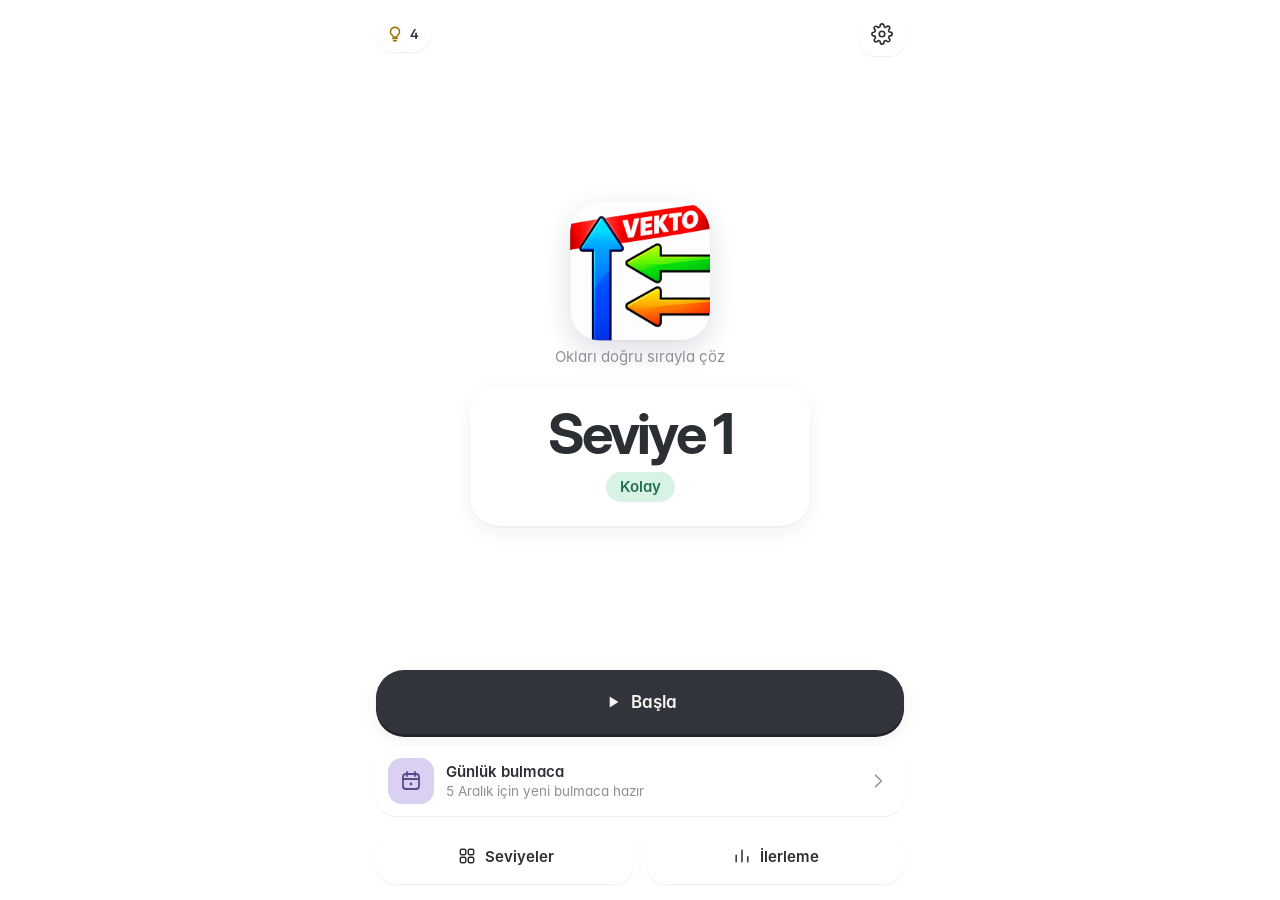
==== index.html @ 973f6e2b "Vekto oyun dosyalari" ====
<!doctype html>
<html lang="tr">
<head>
  <meta charset="utf-8">
  <meta name="viewport" content="width=device-width, initial-scale=1, maximum-scale=1, user-scalable=no, viewport-fit=cover">
  <meta name="theme-color" content="#FFFFFF">
  <meta name="color-scheme" content="light">
  <title>Vekto</title>
  <link rel="preload" href="assets-fonts-Inter-SemiBold.woff" as="font" type="font/woff" crossorigin>
  <link rel="preload" href="assets-fonts-InterDisplay-Bold.woff" as="font" type="font/woff" crossorigin>
  <link rel="preload" href="assets-logo.png" as="image">
  <link rel="stylesheet" href="css-tokens.css">
  <link rel="stylesheet" href="css-app.css">
  <link rel="icon" href="assets-icon-192.png">
</head>
<body>
  <div id="app">
    <main class="screen-host"></main>
    <div class="overlay-host"></div>
    <div class="toast-host" aria-live="polite"></div>
  </div>
  <noscript>Vekto için JavaScript gerekli.</noscript>
  <script type="module" src="js-main.js"></script>
</body>
</html>
---- css-tokens.css ----
/* Tasarım sistemi: renk, tipografi, boşluk, gölge, hareket token'ları */
@font-face { font-family: 'Inter'; src: url('assets-fonts-Inter-Regular.woff') format('woff'); font-weight: 400; font-display: swap; }
@font-face { font-family: 'Inter'; src: url('assets-fonts-Inter-Medium.woff') format('woff'); font-weight: 500; font-display: swap; }
@font-face { font-family: 'Inter'; src: url('assets-fonts-Inter-SemiBold.woff') format('woff'); font-weight: 600; font-display: swap; }
@font-face { font-family: 'Inter'; src: url('assets-fonts-Inter-Bold.woff') format('woff'); font-weight: 700; font-display: swap; }
@font-face { font-family: 'Inter Display'; src: url('assets-fonts-InterDisplay-Bold.woff') format('woff'); font-weight: 700; font-display: swap; }

:root {
  /* Yüzeyler */
  --bg: #FFFFFF;
  --surface: #FFFFFF;
  --surface-2: #F1F2F4;
  --line: #E6E6E2;
  --line-strong: #D8D8D3;

  /* Metin */
  --ink: #2B2E33;
  --ink-2: #5E6168;
  --ink-3: #8E9096;
  --ink-inv: #F6F5F2;

  /* Parça */
  --piece: #31343A;
  --piece-edge: #24262B;

  /* Pastel vurgular */
  --mint: #BFE3D5;
  --mint-ink: #2F6B57;
  --blue: #C6D9F1;
  --blue-ink: #2F5486;
  --lavender: #D9D0F2;
  --lavender-ink: #5A4A8C;
  --sand: #F0DCC8;
  --rose: #E7A79A;

  /* Tipografi */
  --font: 'Inter', system-ui, -apple-system, 'Segoe UI', Roboto, sans-serif;
  --font-display: 'Inter Display', 'Inter', system-ui, sans-serif;
  --fs-xs: 12px;
  --fs-sm: 13.5px;
  --fs-md: 15px;
  --fs-lg: 17px;
  --fs-xl: 21px;
  --fs-2xl: 28px;

  /* Boşluk (4'lük ızgara) */
  --s1: 4px; --s2: 8px; --s3: 12px; --s4: 16px; --s5: 20px; --s6: 24px; --s8: 32px; --s10: 40px;

  /* Köşe yarıçapları: hiyerarşiye göre farklı */
  --r-sm: 10px;
  --r-md: 14px;
  --r-lg: 20px;
  --r-xl: 28px;
  --r-pill: 999px;

  /* Gölgeler: çok hafif, sıcak gri */
  --sh-1: 0 1px 2px rgba(40, 38, 34, 0.05), 0 1px 1px rgba(40, 38, 34, 0.03);
  --sh-2: 0 6px 20px rgba(40, 38, 34, 0.06), 0 1px 3px rgba(40, 38, 34, 0.05);
  --sh-3: 0 18px 48px rgba(40, 38, 34, 0.12), 0 2px 6px rgba(40, 38, 34, 0.06);

  /* Hareket */
  --ease-out: cubic-bezier(0.22, 1, 0.36, 1);
  --ease-spring: cubic-bezier(0.34, 1.56, 0.64, 1);
  --t-fast: 120ms;
  --t-mid: 220ms;
  --t-slow: 380ms;

  /* Güvenli alanlar (çentik / gezinme çubuğu) */
  /* Android'de Capacitor SystemBars eski WebView'larda --safe-area-inset-* değişkenlerini enjekte eder */
  --safe-top: max(env(safe-area-inset-top, 0px), var(--safe-area-inset-top, 0px));
  --safe-bottom: max(env(safe-area-inset-bottom, 0px), var(--safe-area-inset-bottom, 0px));
}
---- css-app.css ----
/* ---------- Temel ---------- */
*, *::before, *::after { box-sizing: border-box; }
html, body {
  margin: 0; height: 100%; overflow: hidden;
  background: var(--bg); color: var(--ink);
  font-family: var(--font); font-size: var(--fs-md);
  -webkit-font-smoothing: antialiased; -webkit-tap-highlight-color: transparent;
  user-select: none; -webkit-user-select: none; touch-action: manipulation;
  font-feature-settings: 'cv11', 'ss01';
}
button { font: inherit; color: inherit; border: 0; background: none; padding: 0; cursor: pointer; }
button:focus-visible, [tabindex]:focus-visible { outline: 2px solid var(--blue-ink); outline-offset: 2px; }
svg { display: block; }
.num { font-variant-numeric: tabular-nums; }

#app { position: fixed; inset: 0; display: flex; justify-content: center; }
.screen-host { position: relative; width: 100%; max-width: 560px; height: 100%; }

.screen {
  position: absolute; inset: 0;
  display: flex; flex-direction: column;
  padding: calc(var(--safe-top) + var(--s3)) var(--s4) calc(var(--safe-bottom) + var(--s4));
  animation: screen-in var(--t-slow) var(--ease-out) both;
}
.screen.leaving { animation: screen-out var(--t-mid) ease-in both; pointer-events: none; }
.screen.back-in { animation-name: screen-in-back; }
@keyframes screen-in { from { opacity: 0; transform: translateX(18px); } to { opacity: 1; transform: none; } }
@keyframes screen-in-back { from { opacity: 0; transform: translateX(-18px); } to { opacity: 1; transform: none; } }
@keyframes screen-out { to { opacity: 0; transform: scale(0.985); } }

/* ---------- Üst çubuk ---------- */
.topbar { display: flex; align-items: center; gap: var(--s2); min-height: 48px; flex: none; }
.topbar .title { flex: 1; min-width: 0; text-align: center; font-weight: 600; font-size: var(--fs-lg); }
.topbar .title small { display: block; font-weight: 500; font-size: var(--fs-xs); color: var(--ink-3); margin-top: 1px; }
.spacer { flex: 1; }

.icon-btn {
  width: 44px; height: 44px; border-radius: var(--r-md); flex: none;
  display: grid; place-items: center; color: var(--ink);
  background: var(--surface); box-shadow: var(--sh-1);
  transition: transform var(--t-fast) var(--ease-out), background var(--t-fast);
}
.icon-btn.plain { background: transparent; box-shadow: none; }
.icon-btn svg { width: 22px; height: 22px; }

.pill {
  display: inline-flex; align-items: center; gap: 6px; height: 36px; padding: 0 12px 0 8px;
  border-radius: var(--r-pill); background: var(--surface); box-shadow: var(--sh-1);
  font-weight: 600; font-size: var(--fs-sm);
}
.pill .gem { width: 18px; height: 18px; }

/* Basılma mikro etkileşimi (tüm dokunulabilirler) */
.pressable { transition: transform var(--t-fast) var(--ease-out), box-shadow var(--t-fast), background var(--t-fast); }
.pressable:active, .pressable.is-pressed { transform: scale(0.96); }

/* ---------- Butonlar ---------- */
.btn {
  display: inline-flex; align-items: center; justify-content: center; gap: var(--s2);
  height: 52px; padding: 0 var(--s6); border-radius: var(--r-lg);
  font-weight: 600; font-size: var(--fs-md);
  background: var(--surface); box-shadow: var(--sh-1); color: var(--ink);
}
.btn svg { width: 20px; height: 20px; }
.btn.primary { background: var(--piece); color: var(--ink-inv); box-shadow: 0 3px 0 var(--piece-edge), var(--sh-2); }
.btn.primary:active { transform: translateY(2px) scale(0.99); box-shadow: 0 1px 0 var(--piece-edge), var(--sh-1); }
.btn.big { height: 64px; font-size: var(--fs-lg); border-radius: var(--r-xl); width: 100%; }
.btn.block { width: 100%; }
.btn.soft { background: var(--surface-2); box-shadow: none; }
.btn[disabled] { opacity: 0.45; pointer-events: none; }

/* ---------- Ana menü ---------- */
.home { justify-content: space-between; }
.home-head { display: flex; align-items: center; gap: var(--s2); }
.logo { display: flex; align-items: center; gap: 10px; }
.logo svg { width: 34px; height: 34px; }
.logo span { font-family: var(--font-display); font-weight: 700; font-size: 26px; letter-spacing: -0.03em; }

.home-hero { flex: 1; display: flex; flex-direction: column; align-items: center; justify-content: center; text-align: center; min-height: 0; }
.hero-label { color: var(--ink-3); font-weight: 500; font-size: var(--fs-md); }
.hero-num {
  font-family: var(--font-display); font-weight: 700;
  font-size: clamp(112px, 38vw, 184px); line-height: 0.92; letter-spacing: -0.065em;
  font-variant-numeric: tabular-nums; margin: var(--s1) 0 var(--s3);
  animation: hero-in 700ms var(--ease-out) both 60ms;
}
@keyframes hero-in { from { opacity: 0; transform: translateY(14px) scale(0.98); letter-spacing: -0.02em; } to { opacity: 1; transform: none; } }
.hero-region { font-weight: 600; font-size: var(--fs-md); }
.chapter-track { display: flex; gap: 3px; margin-top: var(--s4); width: min(300px, 86%); }
.chapter-track i { flex: 1; height: 6px; border-radius: 3px; background: var(--line); }
.chapter-track i.done { background: var(--piece); }
.chapter-track i.boss { flex: 1.8; }
.chapter-track i.boss.done { background: var(--lavender-ink); }
.chapter-track i.current { background: var(--blue); box-shadow: inset 0 0 0 1.5px var(--blue-ink); }
.hero-sub { color: var(--ink-3); font-size: var(--fs-sm); margin-top: var(--s2); }

.home-actions { display: flex; flex-direction: column; gap: var(--s3); flex: none; }
.daily-card {
  display: flex; align-items: center; gap: var(--s3); width: 100%; text-align: left;
  padding: var(--s3) var(--s4) var(--s3) var(--s3); border-radius: var(--r-lg);
  background: var(--surface); box-shadow: var(--sh-1);
}
.daily-card .glyph { width: 46px; height: 46px; border-radius: var(--r-md); background: var(--lavender); display: grid; place-items: center; flex: none; color: var(--lavender-ink); }
.daily-card .glyph svg { width: 24px; height: 24px; }
.daily-card.done .glyph { background: var(--mint); color: var(--mint-ink); }
.daily-card .txt { flex: 1; min-width: 0; }
.daily-card b { display: block; font-weight: 600; }
.daily-card small { color: var(--ink-3); font-size: var(--fs-sm); }
.daily-card .chev { color: var(--ink-3); width: 20px; height: 20px; }
.home-row { display: grid; grid-template-columns: 1fr 1fr; gap: var(--s3); }
.home-row .btn { height: 56px; }

/* ---------- Oyun ekranı ---------- */
.game { padding-left: var(--s3); padding-right: var(--s3); }
.game .topbar { padding: 0 var(--s1); }
.level-tag { display: inline-block; margin-left: 6px; padding: 2px 8px; border-radius: var(--r-pill); font-size: 11px; font-weight: 600; vertical-align: 2px; }
.level-tag.boss { background: var(--lavender); color: var(--lavender-ink); }
.level-tag.daily { background: var(--blue); color: var(--blue-ink); }
.status-row { display: flex; justify-content: center; gap: var(--s2); min-height: 30px; margin-top: var(--s1); flex: none; }
.chip { display: inline-flex; align-items: center; gap: 6px; height: 30px; padding: 0 12px; border-radius: var(--r-pill); background: var(--surface-2); color: var(--ink-2); font-size: var(--fs-sm); font-weight: 600; }
.chip svg { width: 15px; height: 15px; }
.chip.warn { background: #F6E3DE; color: #8A4436; }
.chip.ok { background: var(--mint); color: var(--mint-ink); }
.board-wrap { position: relative; flex: 1; min-height: 0; margin: var(--s2) 0; touch-action: none; }
.board-wrap canvas { position: absolute; inset: 0; display: block; }
.controls { display: grid; grid-template-columns: repeat(3, 1fr); gap: var(--s3); flex: none; padding: 0 var(--s1); }
.ctrl {
  position: relative; height: 60px; border-radius: var(--r-lg); background: var(--surface); box-shadow: var(--sh-1);
  display: flex; flex-direction: column; align-items: center; justify-content: center; gap: 3px;
  font-size: var(--fs-xs); font-weight: 600; color: var(--ink-2);
}
.ctrl svg { width: 22px; height: 22px; color: var(--ink); }
.ctrl[disabled] { opacity: 0.4; pointer-events: none; }
.ctrl .badge {
  position: absolute; top: 6px; right: 8px; min-width: 20px; height: 20px; padding: 0 6px;
  border-radius: var(--r-pill); background: var(--blue); color: var(--blue-ink);
  font-size: 11px; font-weight: 700; font-style: normal; display: grid; place-items: center;
}
.ctrl .badge.cost { background: var(--surface-2); color: var(--ink-2); display: flex; gap: 2px; }
.ctrl .badge.cost svg { width: 11px; height: 11px; }

/* Öğretici kartı */
.coach {
  position: absolute; left: var(--s2); right: var(--s2); top: var(--s2); z-index: 3;
  display: flex; gap: var(--s3); align-items: center;
  padding: var(--s3) var(--s3) var(--s3) var(--s4); border-radius: var(--r-lg);
  background: var(--surface); box-shadow: var(--sh-2);
  animation: coach-in 420ms var(--ease-spring) both 300ms;
}
.coach p { margin: 0; flex: 1; font-size: var(--fs-sm); line-height: 1.45; color: var(--ink-2); }
.coach p b { color: var(--ink); font-weight: 600; display: block; font-size: var(--fs-md); margin-bottom: 2px; }
.coach .icon-btn { width: 36px; height: 36px; box-shadow: none; background: var(--surface-2); }
.coach.out { animation: coach-out 200ms ease-in both; }
@keyframes coach-in { from { opacity: 0; transform: translateY(-10px) scale(0.98); } }
@keyframes coach-out { to { opacity: 0; transform: translateY(-8px); } }
.hint-note {
  position: absolute; left: 50%; bottom: var(--s2); transform: translateX(-50%); z-index: 3;
  max-width: calc(100% - 32px); padding: 10px 14px; border-radius: var(--r-md);
  background: var(--piece); color: var(--ink-inv); font-size: var(--fs-sm); line-height: 1.4; text-align: center;
  box-shadow: var(--sh-2); animation: coach-in 300ms var(--ease-out) both;
}

/* ---------- Liste ekranları ---------- */
.scroll { flex: 1; min-height: 0; overflow-y: auto; overscroll-behavior: contain; margin: 0 calc(var(--s4) * -1); padding: var(--s2) var(--s4) var(--s6); -webkit-overflow-scrolling: touch; scrollbar-width: none; }
.scroll::-webkit-scrollbar { display: none; }
.section-title { font-weight: 600; font-size: var(--fs-md); margin: var(--s5) 0 var(--s3); display: flex; align-items: baseline; gap: var(--s2); }
.section-title:first-child { margin-top: var(--s2); }
.section-title small { color: var(--ink-3); font-weight: 500; font-size: var(--fs-sm); margin-left: auto; }

.level-grid { display: grid; grid-template-columns: repeat(5, 1fr); gap: var(--s2); }
.lv {
  aspect-ratio: 1; border-radius: var(--r-md); background: var(--surface); box-shadow: var(--sh-1);
  display: flex; flex-direction: column; align-items: center; justify-content: center; gap: 2px;
  font-weight: 600; font-size: var(--fs-md);
}
.lv .stars { display: flex; gap: 1px; }
.lv .stars svg { width: 10px; height: 10px; color: var(--line-strong); }
.lv .stars svg.on { color: #E3B860; }
.lv.current { background: var(--piece); color: var(--ink-inv); box-shadow: 0 2px 0 var(--piece-edge), var(--sh-2); }
.lv.locked { background: var(--surface-2); color: var(--ink-3); box-shadow: none; }
.lv.locked svg { width: 14px; height: 14px; }
.lv.boss:not(.locked):not(.current) { background: var(--lavender); color: var(--lavender-ink); }
.lv.boss.locked { box-shadow: inset 0 0 0 1.5px var(--lavender); }

.card { background: var(--surface); border-radius: var(--r-lg); box-shadow: var(--sh-1); padding: var(--s4); }
.stat-grid { display: grid; grid-template-columns: 1fr 1fr; gap: var(--s3); }
.stat { padding: var(--s4); border-radius: var(--r-lg); background: var(--surface); box-shadow: var(--sh-1); }
.stat b { display: block; font-family: var(--font-display); font-size: var(--fs-2xl); letter-spacing: -0.03em; font-variant-numeric: tabular-nums; }
.stat span { color: var(--ink-3); font-size: var(--fs-sm); }

.player-card { display: flex; gap: var(--s4); align-items: center; }
.ring { width: 72px; height: 72px; flex: none; position: relative; }
.ring svg { width: 72px; height: 72px; transform: rotate(-90deg); }
.ring b { position: absolute; inset: 0; display: grid; place-items: center; font-family: var(--font-display); font-size: 26px; }
.player-card .txt { flex: 1; }
.player-card .txt b { display: block; font-weight: 600; font-size: var(--fs-lg); }
.player-card .txt span { color: var(--ink-3); font-size: var(--fs-sm); }
.bar { height: 6px; border-radius: 3px; background: var(--surface-2); overflow: hidden; margin-top: var(--s2); }
.bar i { display: block; height: 100%; background: var(--piece); border-radius: 3px; transition: width 600ms var(--ease-out); }

.week { display: flex; gap: 6px; align-items: flex-end; height: 64px; }
.week .d { flex: 1; display: flex; flex-direction: column; align-items: center; gap: 6px; font-size: 11px; color: var(--ink-3); }
.week .d i { width: 100%; max-width: 26px; border-radius: 6px; background: var(--surface-2); min-height: 4px; }
.week .d i.on { background: var(--blue); }
.week .d.today { color: var(--ink); font-weight: 600; }

.ach { display: flex; align-items: center; gap: var(--s3); padding: var(--s3) 0; border-top: 1px solid var(--line); }
.ach:first-child { border-top: 0; }
.ach .medal { width: 40px; height: 40px; border-radius: 50%; display: grid; place-items: center; flex: none; background: var(--surface-2); color: var(--ink-3); }
.ach .medal svg { width: 20px; height: 20px; }
.ach.done .medal { background: var(--mint); color: var(--mint-ink); }
.ach .txt { flex: 1; min-width: 0; }
.ach .txt b { display: block; font-weight: 600; font-size: var(--fs-md); }
.ach .txt span { color: var(--ink-3); font-size: var(--fs-sm); }
.ach .rw { font-size: var(--fs-sm); font-weight: 600; color: var(--ink-2); display: flex; align-items: center; gap: 3px; }
.ach .rw svg { width: 14px; height: 14px; }
.ach:not(.done) .txt b { color: var(--ink-2); }

.theme-grid { display: grid; grid-template-columns: repeat(4, 1fr); gap: var(--s3); }
.theme { display: flex; flex-direction: column; align-items: center; gap: 6px; font-size: var(--fs-xs); font-weight: 600; color: var(--ink-2); }
.theme .sw { width: 100%; aspect-ratio: 1; border-radius: var(--r-md); display: grid; place-items: center; background: var(--surface); box-shadow: var(--sh-1); position: relative; }
.theme .sw i { width: 56%; aspect-ratio: 1; border-radius: 26%; display: grid; place-items: center; box-shadow: 0 2px 0 rgba(0,0,0,0.18); }
.theme .sw i svg { width: 60%; height: 60%; }
.theme.active .sw { box-shadow: 0 0 0 2px var(--piece), var(--sh-1); }
.theme.locked { color: var(--ink-3); }
.theme.locked .sw i { opacity: 0.28; }
.theme.locked .sw::after { content: ''; position: absolute; inset: 0; }
.theme small { font-weight: 500; color: var(--ink-3); font-size: 11px; margin-top: -4px; text-align: center; }

/* Ayarlar */
.set-list { background: var(--surface); border-radius: var(--r-lg); box-shadow: var(--sh-1); overflow: hidden; }
.set-row { display: flex; align-items: center; gap: var(--s3); min-height: 58px; padding: 0 var(--s4); width: 100%; text-align: left; border-top: 1px solid var(--line); }
.set-row:first-child { border-top: 0; }
.set-row svg.ic { width: 22px; height: 22px; color: var(--ink-2); flex: none; }
.set-row .txt { flex: 1; }
.set-row .txt small { display: block; color: var(--ink-3); font-size: var(--fs-xs); margin-top: 1px; }
.set-row.danger { color: #9A4A3B; }
.set-row.danger svg.ic { color: #9A4A3B; }
.switch { width: 48px; height: 28px; border-radius: 14px; background: var(--line-strong); position: relative; transition: background var(--t-mid); flex: none; }
.switch::after { content: ''; position: absolute; top: 3px; left: 3px; width: 22px; height: 22px; border-radius: 50%; background: #fff; box-shadow: 0 1px 3px rgba(0,0,0,0.2); transition: transform var(--t-mid) var(--ease-spring); }
.switch.on { background: var(--piece); }
.switch.on::after { transform: translateX(20px); }
.about { text-align: center; color: var(--ink-3); font-size: var(--fs-xs); margin-top: var(--s6); line-height: 1.6; }

/* Günlük ekranı */
.daily-hero { text-align: center; padding: var(--s6) var(--s4); }
.daily-hero .date { font-family: var(--font-display); font-size: 44px; letter-spacing: -0.04em; line-height: 1; }
.daily-hero p { color: var(--ink-3); margin: var(--s2) 0 var(--s5); font-size: var(--fs-sm); }
.cal { display: grid; grid-template-columns: repeat(7, 1fr); gap: 6px; text-align: center; }
.cal .h { font-size: 11px; color: var(--ink-3); padding-bottom: 2px; }
.cal .c { aspect-ratio: 1; border-radius: 10px; display: grid; place-items: center; font-size: var(--fs-sm); font-weight: 500; color: var(--ink-2); }
.cal .c.done { background: var(--mint); color: var(--mint-ink); font-weight: 600; }
.cal .c.today { box-shadow: inset 0 0 0 1.5px var(--piece); color: var(--ink); font-weight: 700; }
.cal .c.future { color: var(--line-strong); }
.streak { display: flex; justify-content: center; gap: var(--s6); margin-top: var(--s4); }
.streak div { text-align: center; }
.streak b { display: block; font-family: var(--font-display); font-size: var(--fs-2xl); }
.streak span { font-size: var(--fs-xs); color: var(--ink-3); }

/* ---------- Katmanlar: modal / sayfa ---------- */
.overlay-host { position: fixed; inset: 0; pointer-events: none; z-index: 20; display: flex; justify-content: center; }
.scrim { position: absolute; inset: 0; background: rgba(43, 46, 51, 0.22); animation: fade-in var(--t-mid) both; pointer-events: auto; }
.sheet {
  position: absolute; left: 50%; bottom: 0; width: 100%; max-width: 560px; transform: translateX(-50%);
  background: var(--surface); border-radius: var(--r-xl) var(--r-xl) 0 0; box-shadow: var(--sh-3);
  padding: var(--s6) var(--s5) calc(var(--safe-bottom) + var(--s5)); pointer-events: auto;
  animation: sheet-in 420ms var(--ease-out) both;
}
.sheet.center { bottom: auto; top: 50%; width: calc(100% - 32px); max-width: 400px; border-radius: var(--r-xl); transform: translate(-50%, -50%); animation-name: pop-in; padding-bottom: var(--s5); }
.sheet.leaving { animation: sheet-out 200ms ease-in both; }
.sheet.center.leaving { animation-name: pop-out; }
.scrim.leaving { animation: fade-out 200ms both; }
@keyframes fade-in { from { opacity: 0; } }
@keyframes fade-out { to { opacity: 0; } }
@keyframes sheet-in { from { transform: translate(-50%, 100%); } }
@keyframes sheet-out { to { transform: translate(-50%, 100%); } }
@keyframes pop-in { from { opacity: 0; transform: translate(-50%, -46%) scale(0.96); } }
@keyframes pop-out { to { opacity: 0; transform: translate(-50%, -50%) scale(0.97); } }
.sheet h2 { margin: 0 0 var(--s2); font-family: var(--font-display); font-size: var(--fs-2xl); letter-spacing: -0.03em; text-align: center; }
.sheet p.lead { margin: 0 0 var(--s5); color: var(--ink-2); text-align: center; line-height: 1.5; font-size: var(--fs-md); }
.sheet .actions { display: flex; flex-direction: column; gap: var(--s2); margin-top: var(--s5); }
.sheet .actions.row { flex-direction: row; }
.sheet .actions.row .btn { flex: 1; }

.win-stars { display: flex; justify-content: center; gap: var(--s3); margin: var(--s2) 0 var(--s4); }
.win-stars svg { width: 46px; height: 46px; color: var(--line); }
.win-stars svg.on { color: #E3B860; animation: star-pop 520ms var(--ease-spring) both; }
.win-stars svg:nth-child(2) { width: 56px; height: 56px; margin-top: -8px; }
@keyframes star-pop { from { transform: scale(0.2) rotate(-25deg); opacity: 0; } }
.rewards { display: flex; flex-wrap: wrap; justify-content: center; gap: var(--s2); }
.reward { display: inline-flex; align-items: center; gap: 6px; height: 34px; padding: 0 12px; border-radius: var(--r-pill); background: var(--surface-2); font-weight: 600; font-size: var(--fs-sm); animation: coach-in 360ms var(--ease-out) both; }
.reward svg { width: 16px; height: 16px; }
.reward.lav { background: var(--lavender); color: var(--lavender-ink); }
.reward.mint { background: var(--mint); color: var(--mint-ink); }
.reward.blue { background: var(--blue); color: var(--blue-ink); }

.login-days { display: grid; grid-template-columns: repeat(7, 1fr); gap: 6px; margin: var(--s2) 0 var(--s2); }
.login-days div { border-radius: var(--r-sm); background: var(--surface-2); padding: 8px 0 6px; text-align: center; font-size: 11px; color: var(--ink-3); }
.login-days div b { display: block; font-size: var(--fs-sm); color: var(--ink-2); margin-top: 2px; }
.login-days div.past { background: var(--mint); color: var(--mint-ink); }
.login-days div.past b { color: var(--mint-ink); }
.login-days div.now { background: var(--piece); color: var(--ink-inv); }
.login-days div.now b { color: var(--ink-inv); }

/* ---------- Bildirim ---------- */
.toast-host { position: fixed; left: 0; right: 0; top: calc(var(--safe-top) + 10px); display: flex; flex-direction: column; align-items: center; gap: 8px; z-index: 40; pointer-events: none; }
.toast { display: flex; align-items: center; gap: 10px; padding: 10px 16px 10px 12px; border-radius: var(--r-pill); background: var(--piece); color: var(--ink-inv); font-size: var(--fs-sm); font-weight: 500; box-shadow: var(--sh-2); animation: toast-in 380ms var(--ease-spring) both; max-width: calc(100% - 32px); }
.toast svg { width: 18px; height: 18px; flex: none; }
.toast.out { animation: toast-out 240ms ease-in both; }
@keyframes toast-in { from { opacity: 0; transform: translateY(-12px) scale(0.96); } }
@keyframes toast-out { to { opacity: 0; transform: translateY(-8px); } }


/* Dar ekranlar (≤ 340px) */
@media (max-width: 340px) {
  .game { padding-left: 4px; padding-right: 4px; }
  .controls { gap: var(--s2); padding: 0 var(--s2); }
}
/* Kısa ekranlar (küçük telefonlar) */
@media (max-height: 640px) {
  .ctrl { height: 52px; }
  .btn.big { height: 56px; }
  .hero-num { font-size: clamp(88px, 30vw, 140px); }
  .home-row .btn { height: 50px; }
}
@media (prefers-reduced-motion: reduce) {
  *, *::before, *::after { animation-duration: 1ms !important; transition-duration: 1ms !important; }
}
.reduced *, .reduced *::before, .reduced *::after { animation-duration: 1ms !important; transition-duration: 1ms !important; }

/* ---------- Sürüm 2: ana sayfa, zorluk rozetleri, yakınlaştırma ---------- */
.home-head { justify-content: space-between; }
.brand { display: flex; align-items: center; gap: 12px; }
.brand svg { width: 46px; height: 46px; }
.brand h1 { margin: 0; font-family: var(--font-display); font-weight: 700; font-size: clamp(48px, 15vw, 64px); letter-spacing: -0.05em; line-height: 1; }
.tagline { margin: 6px 0 var(--s5); color: var(--ink-3); font-size: var(--fs-md); }
.level-card { width: min(340px, 100%); padding: var(--s4) var(--s5) var(--s4); border-radius: var(--r-xl); background: var(--surface); box-shadow: var(--sh-2); text-align: left; }
.lc-top { display: flex; align-items: center; justify-content: space-between; }
.lc-label { color: var(--ink-3); font-weight: 500; }
.lc-num { font-family: var(--font-display); font-weight: 700; font-size: 64px; letter-spacing: -0.05em; line-height: 1; margin: 4px 0 2px; }
.lc-num small { font-size: 20px; color: var(--ink-3); letter-spacing: -0.01em; margin-left: 4px; }
.lc-sub { color: var(--ink-2); font-size: var(--fs-sm); }
.wave { display: flex; align-items: flex-end; gap: 5px; height: 46px; margin-top: var(--s3); }
.wave i { flex: 1; border-radius: 4px; background: var(--surface-2); }
.wave i.done { background: var(--line-strong); }
.wave i.current { background: var(--piece); }
.diff { display: inline-flex; align-items: center; height: 26px; padding: 0 10px; border-radius: var(--r-pill); font-size: var(--fs-sm); font-weight: 600; }
.tone-mint { background: #D9F2E6; color: #23704F; }
.tone-blue { background: #DCE9FB; color: #2A5592; }
.tone-lav { background: #E8E1FA; color: #5A45A0; }
.tone-sand { background: #FBE6D2; color: #9A5520; }
.tone-rose { background: #FADCD8; color: #A23A2E; }
.level-tag[class*="tone-"] { margin-left: 6px; }
.lv.t-mint:not(.locked):not(.current) { box-shadow: inset 0 -3px 0 #BFE3D5, var(--sh-1); }
.lv.t-blue:not(.locked):not(.current) { box-shadow: inset 0 -3px 0 #C6D9F1, var(--sh-1); }
.lv.t-lav:not(.locked):not(.current) { box-shadow: inset 0 -3px 0 #D9D0F2, var(--sh-1); }
.lv.t-sand:not(.locked):not(.current) { box-shadow: inset 0 -3px 0 #F0D2B4, var(--sh-1); }
.lv.t-rose:not(.locked):not(.current) { box-shadow: inset 0 -3px 0 #EDB7AE, var(--sh-1); }
.zoom { position: absolute; right: 6px; bottom: 6px; z-index: 2; display: flex; flex-direction: column; gap: 6px; }
.zbtn { width: 40px; height: 40px; border-radius: 12px; display: grid; place-items: center; background: rgba(255,255,255,0.94); box-shadow: var(--sh-2); color: var(--ink); }
.zbtn svg { width: 20px; height: 20px; }
.zbtn.on { background: var(--piece); color: var(--ink-inv); }
.ctrl[data-act="hint"] { background: #FFF6DE; box-shadow: inset 0 0 0 1.5px #F0D58A, var(--sh-1); }
.ctrl[data-act="hint"] svg { color: #9A6B00; }
@media (max-height: 640px) { .brand h1 { font-size: 44px; } .tagline { margin-bottom: var(--s3); } .lc-num { font-size: 52px; } }

/* Sürüm 3: sade seviye kartı, ipucu sayacı */
.level-card { text-align: center; display: flex; flex-direction: column; align-items: center; gap: 10px; padding: var(--s5) var(--s5) var(--s6); }
.level-card .lc-num { font-size: clamp(44px, 13vw, 56px); margin: 0; }
.level-card .diff { height: 30px; padding: 0 14px; font-size: var(--fs-md); }
.hint-pill { padding: 0 12px 0 10px; }
.hint-pill svg { width: 18px; height: 18px; color: #9A6B00; }
.ctrl .badge.empty { background: var(--surface-2); color: var(--ink-3); }
.hint-note { pointer-events: none; }

/* Canlar */
.lives { display: inline-flex; align-items: center; gap: 4px; height: 30px; }
.heart { display: grid; place-items: center; width: 24px; height: 24px; color: #E3E5EA; }
.heart svg { width: 22px; height: 22px; }
.heart.on { color: #FF1744; }
.heart.lost { animation: heart-lost 520ms var(--ease-out); }
@keyframes heart-lost { 0% { transform: scale(1.35); color: #FF1744; } 60% { transform: scale(0.8); } 100% { transform: scale(1); } }
.toast svg { color: #FF5370; }
.board-wrap.shake { animation: board-shake 420ms ease-in-out; }
@keyframes board-shake { 20%, 60% { transform: translateX(-8px); } 40%, 80% { transform: translateX(8px); } }

/* Logo */
.brand { margin: 0; }
.brand-logo { display: block; width: clamp(108px, 34vw, 140px); height: auto; border-radius: 22%; box-shadow: 0 10px 28px rgba(20, 30, 80, 0.14); }
@media (max-height: 640px) { .brand-logo { width: 96px; } }
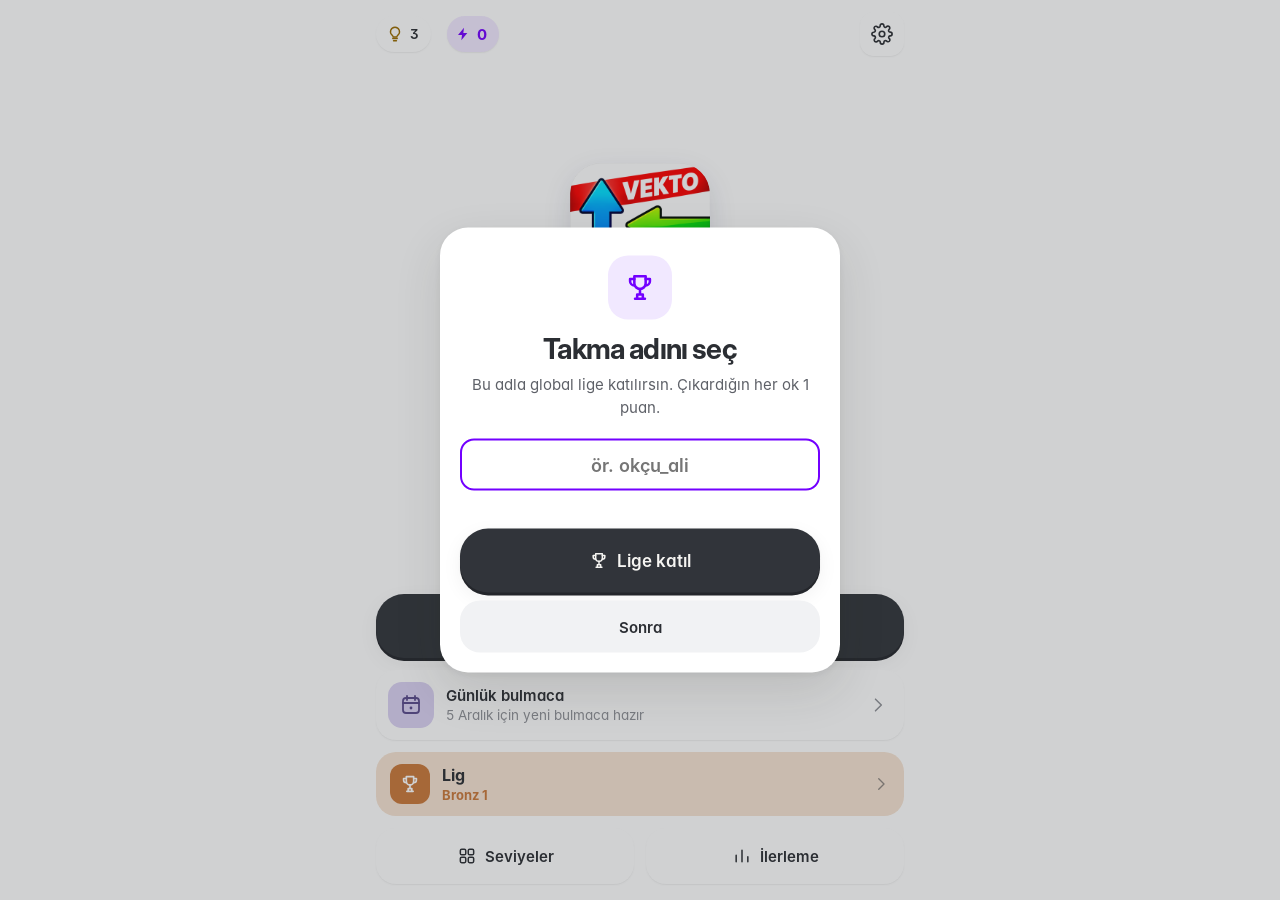
==== commit 99e78a05: "Add files via upload" ====
--- a/index.html
+++ b/index.html
@@ -12,6 +12,16 @@
   <link rel="stylesheet" href="css-tokens.css">
   <link rel="stylesheet" href="css-app.css">
   <link rel="icon" href="assets-icon-192.png">
+  <style id="offline-style">
+    #offline-guard{position:fixed;inset:0;z-index:2147483647;display:none;flex-direction:column;align-items:center;justify-content:center;gap:18px;padding:32px;box-sizing:border-box;background:#fff;color:#1B2340;text-align:center;font-family:Inter,system-ui,-apple-system,"Segoe UI",Roboto,sans-serif;touch-action:none;-webkit-user-select:none;user-select:none}
+    #offline-guard.show{display:flex}
+    #offline-guard svg{width:104px;height:104px;animation:offline-blink 1.2s ease-in-out infinite}
+    #offline-guard h1{margin:0;font-size:24px;font-weight:700;line-height:1.25}
+    #offline-guard p{margin:0;font-size:16px;line-height:1.45;color:#5B6378;max-width:320px}
+    #offline-guard .en{margin-top:6px;font-size:15px;color:#7C849A}
+    @keyframes offline-blink{0%,100%{opacity:1}50%{opacity:.25}}
+    @media (prefers-reduced-motion:reduce){#offline-guard svg{animation:none}}
+  </style>
 </head>
 <body>
   <div id="app">
@@ -19,7 +29,39 @@
     <div class="overlay-host"></div>
     <div class="toast-host" aria-live="polite"></div>
   </div>
+  <div id="offline-guard" role="alertdialog" aria-modal="true" aria-live="assertive" aria-label="İnternet bağlantısı yok">
+    <svg viewBox="0 0 24 24" fill="none" stroke="#E5162B" stroke-width="2" stroke-linecap="round" stroke-linejoin="round" aria-hidden="true">
+      <path d="M2 8.8a15 15 0 0 1 20 0"/><path d="M5 12.5a10 10 0 0 1 14 0"/><path d="M8.5 16a5 5 0 0 1 7 0"/><circle cx="12" cy="19.4" r=".6" fill="#E5162B"/><path d="M3 3l18 18"/>
+    </svg>
+    <h1>İnternet bağlantısı yok</h1>
+    <p>Vekto'yu oynamak için internet gerekli. Bağlantı gelince oyun kaldığın yerden devam eder.</p>
+    <p class="en"><b>No internet connection</b><br>An internet connection is required to play. The game will resume where you left off.</p>
+  </div>
   <noscript>Vekto için JavaScript gerekli.</noscript>
+  <script>
+    // İnternet yokken oyun oynanamasın: tam ekran uyarı, bağlantı gelince kendiliğinden kapanır.
+    (function () {
+      try {
+        var box = document.getElementById('offline-guard');
+        function app() { return document.getElementById('app'); }
+        function online() { try { return navigator.onLine !== false; } catch (e) { return true; } }
+        function sync() {
+          try {
+            var off = !online();
+            box.classList.toggle('show', off);
+            var a = app();
+            if (a) { if (off) { a.setAttribute('inert', ''); a.setAttribute('aria-hidden', 'true'); } else { a.removeAttribute('inert'); a.removeAttribute('aria-hidden'); } }
+          } catch (e) {}
+        }
+        ['touchstart', 'touchmove', 'pointerdown', 'click', 'keydown'].forEach(function (t) {
+          box.addEventListener(t, function (e) { e.stopPropagation(); }, { passive: true });
+        });
+        window.addEventListener('online', sync);
+        window.addEventListener('offline', sync);
+        sync();
+      } catch (e) {}
+    })();
+  </script>
   <script type="module" src="js-main.js"></script>
 </body>
 </html>
--- a/css-app.css
+++ b/css-app.css
@@ -121,9 +121,9 @@
 .chip svg { width: 15px; height: 15px; }
 .chip.warn { background: #F6E3DE; color: #8A4436; }
 .chip.ok { background: var(--mint); color: var(--mint-ink); }
-.board-wrap { position: relative; flex: 1; min-height: 0; margin: var(--s2) 0; touch-action: none; }
+.board-wrap { position: relative; flex: 1; min-height: 0; margin: var(--s2) 0; touch-action: none; -webkit-touch-callout: none; -webkit-user-select: none; }
 .board-wrap canvas { position: absolute; inset: 0; display: block; }
-.controls { display: grid; grid-template-columns: repeat(3, 1fr); gap: var(--s3); flex: none; padding: 0 var(--s1); }
+.controls { display: grid; grid-template-columns: repeat(2, 1fr); gap: var(--s3); flex: none; padding: 0 var(--s1); }
 .ctrl {
   position: relative; height: 60px; border-radius: var(--r-lg); background: var(--surface); box-shadow: var(--sh-1);
   display: flex; flex-direction: column; align-items: center; justify-content: center; gap: 3px;
@@ -388,3 +388,89 @@
 .brand { margin: 0; }
 .brand-logo { display: block; width: clamp(108px, 34vw, 140px); height: auto; border-radius: 22%; box-shadow: 0 10px 28px rgba(20, 30, 80, 0.14); }
 @media (max-height: 640px) { .brand-logo { width: 96px; } }
+
+/* Can bitti penceresi */
+.out-of-lives .lost-hearts { display: flex; justify-content: center; gap: 10px; margin: 4px 0 14px; }
+.out-of-lives .lost-hearts svg { width: 34px; height: 34px; color: #D5D8DE; fill: currentColor; animation: heart-lose 420ms var(--ease-out) both; }
+.out-of-lives .lost-hearts svg:nth-child(2) { animation-delay: 90ms; }
+.out-of-lives .lost-hearts svg:nth-child(3) { animation-delay: 180ms; }
+@keyframes heart-lose { from { color: #FF0000; transform: scale(1.25); } }
+
+/* Puan */
+.chip.pts { color: #7300FF; background: #F1E8FF; }
+.chip.pts svg { width: 14px; height: 14px; margin-right: 3px; vertical-align: -2px; }
+.pt-float { position: absolute; z-index: 5; pointer-events: none; transform: translate(-50%, -50%); font-weight: 800; font-size: 17px; color: #7300FF; text-shadow: 0 1px 0 #fff, 0 0 6px #fff; animation: pt-up 750ms var(--ease-out) forwards; }
+@keyframes pt-up { from { opacity: 1; transform: translate(-50%, -50%); } to { opacity: 0; transform: translate(-50%, -190%); } }
+
+.pts-pill { color: #7300FF; background: #F1E8FF; border: 0; margin-left: 8px; cursor: pointer; font: inherit; font-weight: 700; }
+.pts-pill svg { width: 16px; height: 16px; }
+.home-row { display: grid; grid-template-columns: repeat(3, 1fr); }
+
+/* Lig */
+.my-league { display: flex; align-items: center; gap: 14px; padding: 16px; border-radius: var(--r-xl); background: #F1E8FF; margin-bottom: 10px; }
+.ml-rank { min-width: 54px; height: 54px; display: grid; place-items: center; border-radius: 16px; background: #7300FF; color: #fff; font-size: 20px; font-weight: 800; padding: 0 6px; }
+.ml-txt { flex: 1; min-width: 0; display: flex; flex-direction: column; gap: 3px; }
+.ml-txt b { font-size: 17px; overflow: hidden; text-overflow: ellipsis; white-space: nowrap; }
+.ml-txt small { color: var(--ink-2); font-size: 13px; }
+.ml-pts { display: flex; align-items: center; gap: 4px; color: #7300FF; font-weight: 800; font-size: 18px; }
+.ml-pts svg, .pts-pill svg { flex: none; }
+.ml-pts svg { width: 18px; height: 18px; }
+.league-note { color: var(--ink-2); font-size: 13.5px; line-height: 1.45; margin: 6px 4px 14px; }
+.board-list { list-style: none; margin: 0; padding: 0; display: flex; flex-direction: column; gap: 6px; }
+.board-list li { display: flex; align-items: center; gap: 12px; padding: 12px 14px; border-radius: 14px; background: #F5F6F8; }
+.board-list li.state { justify-content: center; color: var(--ink-2); background: none; padding: 28px 8px; text-align: center; line-height: 1.5; }
+.board-list .r { width: 30px; text-align: center; font-weight: 800; color: var(--ink-2); }
+.board-list .n { flex: 1; min-width: 0; overflow: hidden; text-overflow: ellipsis; white-space: nowrap; font-weight: 600; }
+.board-list .p { font-weight: 800; }
+.board-list li.top1 .r { color: #E0A800; } .board-list li.top2 .r { color: #8A93A3; } .board-list li.top3 .r { color: #C26A2B; }
+.board-list li.me { background: #7300FF; color: #fff; }
+.board-list li.me .r { color: #fff; }
+.nick { text-align: center; }
+.nick-badge { width: 64px; height: 64px; margin: 4px auto 12px; display: grid; place-items: center; border-radius: 20px; background: #F1E8FF; color: #7300FF; }
+.nick-badge svg { width: 34px; height: 34px; }
+.nick-input { width: 100%; box-sizing: border-box; height: 52px; border-radius: 14px; border: 2px solid #E3E5EA; padding: 0 16px; font: inherit; font-size: 18px; font-weight: 600; text-align: center; background: #fff; color: var(--ink); outline: none; }
+.nick-input:focus { border-color: #7300FF; }
+.nick-err { min-height: 20px; margin: 8px 0 0; color: #D40000; font-size: 13.5px; }
+.nick .actions { margin-top: 10px; }
+
+/* Lig kademeleri */
+.tone-bronze { --t1: #C9783A; --t2: #F6E3D2; }
+.tone-silver { --t1: #7C8696; --t2: #E8EBF0; }
+.tone-gold { --t1: #D49A00; --t2: #FFF1C2; }
+.tone-platinum { --t1: #0FA3A3; --t2: #D5F5F3; }
+.tone-diamond { --t1: #2F6BFF; --t2: #DCE6FF; }
+.tone-master { --t1: #F505B4; --t2: #FFD9F3; }
+.tier-card { display: flex; align-items: center; gap: 14px; padding: 16px; border-radius: var(--r-xl); background: var(--t2); margin-bottom: 10px; }
+.tier-badge { flex: none; width: 58px; height: 58px; display: grid; place-items: center; border-radius: 50% 50% 46% 46%; background: var(--t1); color: #fff; font-weight: 800; font-size: 22px; box-shadow: inset 0 -5px 0 rgba(0,0,0,.14); }
+.tier-txt { flex: 1; min-width: 0; display: flex; flex-direction: column; gap: 4px; }
+.tier-txt b { font-size: 20px; letter-spacing: -0.02em; color: var(--t1); }
+.tier-txt small { color: var(--ink-2); font-size: 13px; }
+.tier-bar { height: 8px; border-radius: 8px; background: rgba(255,255,255,.75); overflow: hidden; margin-top: 4px; }
+.tier-bar i { display: block; height: 100%; border-radius: 8px; background: var(--t1); transition: width 500ms var(--ease-out); }
+.board-list .n small.tn { display: block; font-size: 11.5px; font-weight: 700; color: var(--t1); margin-top: 1px; }
+.board-list li.me .n small.tn { color: #fff; opacity: .85; }
+
+.home-row { grid-template-columns: repeat(2, 1fr) !important; }
+.league-card { display: flex; align-items: center; gap: 12px; width: 100%; padding: 12px 14px; border-radius: var(--r-lg); border: 0; background: var(--t2, #F5F6F8); color: var(--ink); font: inherit; text-align: left; cursor: pointer; }
+.league-card .glyph { flex: none; width: 40px; height: 40px; display: grid; place-items: center; border-radius: 12px; background: var(--t1, #7300FF); color: #fff; }
+.league-card .glyph svg { width: 22px; height: 22px; }
+.league-card .txt { flex: 1; min-width: 0; display: flex; flex-direction: column; gap: 2px; }
+.league-card .txt b { font-size: 16px; }
+.league-card .txt small { font-size: 13px; font-weight: 700; color: var(--t1); }
+.league-card .chev { flex: none; opacity: .5; }
+.league-card .chev svg { width: 18px; height: 18px; }
+
+.ctrl[data-act="rays"].on { background: #E9F0FF; box-shadow: inset 0 0 0 1.5px #7BA0F0, var(--sh-1); }
+.ctrl[data-act="rays"].on svg { color: #1F4FC4; }
+
+.topbar .hint-btn { position: relative; margin-left: 8px; }
+.topbar .hint-btn .badge { position: absolute; top: -5px; right: -5px; min-width: 18px; height: 18px; padding: 0 5px; border-radius: var(--r-pill); background: var(--blue); color: var(--blue-ink); font-size: 11px; font-weight: 700; font-style: normal; display: grid; place-items: center; }
+.topbar .hint-btn .badge.empty { background: var(--surface-2); color: var(--ink-2); }
+
+.level-flash {
+  position: absolute; inset: 0; display: grid; place-items: center; pointer-events: none; z-index: 5;
+  font-size: clamp(34px, 11vw, 56px); font-weight: 800; letter-spacing: 0.02em; color: #000; opacity: 0;
+  animation: level-flash 1.5s ease-in-out forwards;
+}
+@keyframes level-flash { 0% { opacity: 0; } 35% { opacity: 1; } 60% { opacity: 1; } 100% { opacity: 0; } }
+@media (prefers-reduced-motion: reduce) { .level-flash { animation-duration: 1.5s; } }
